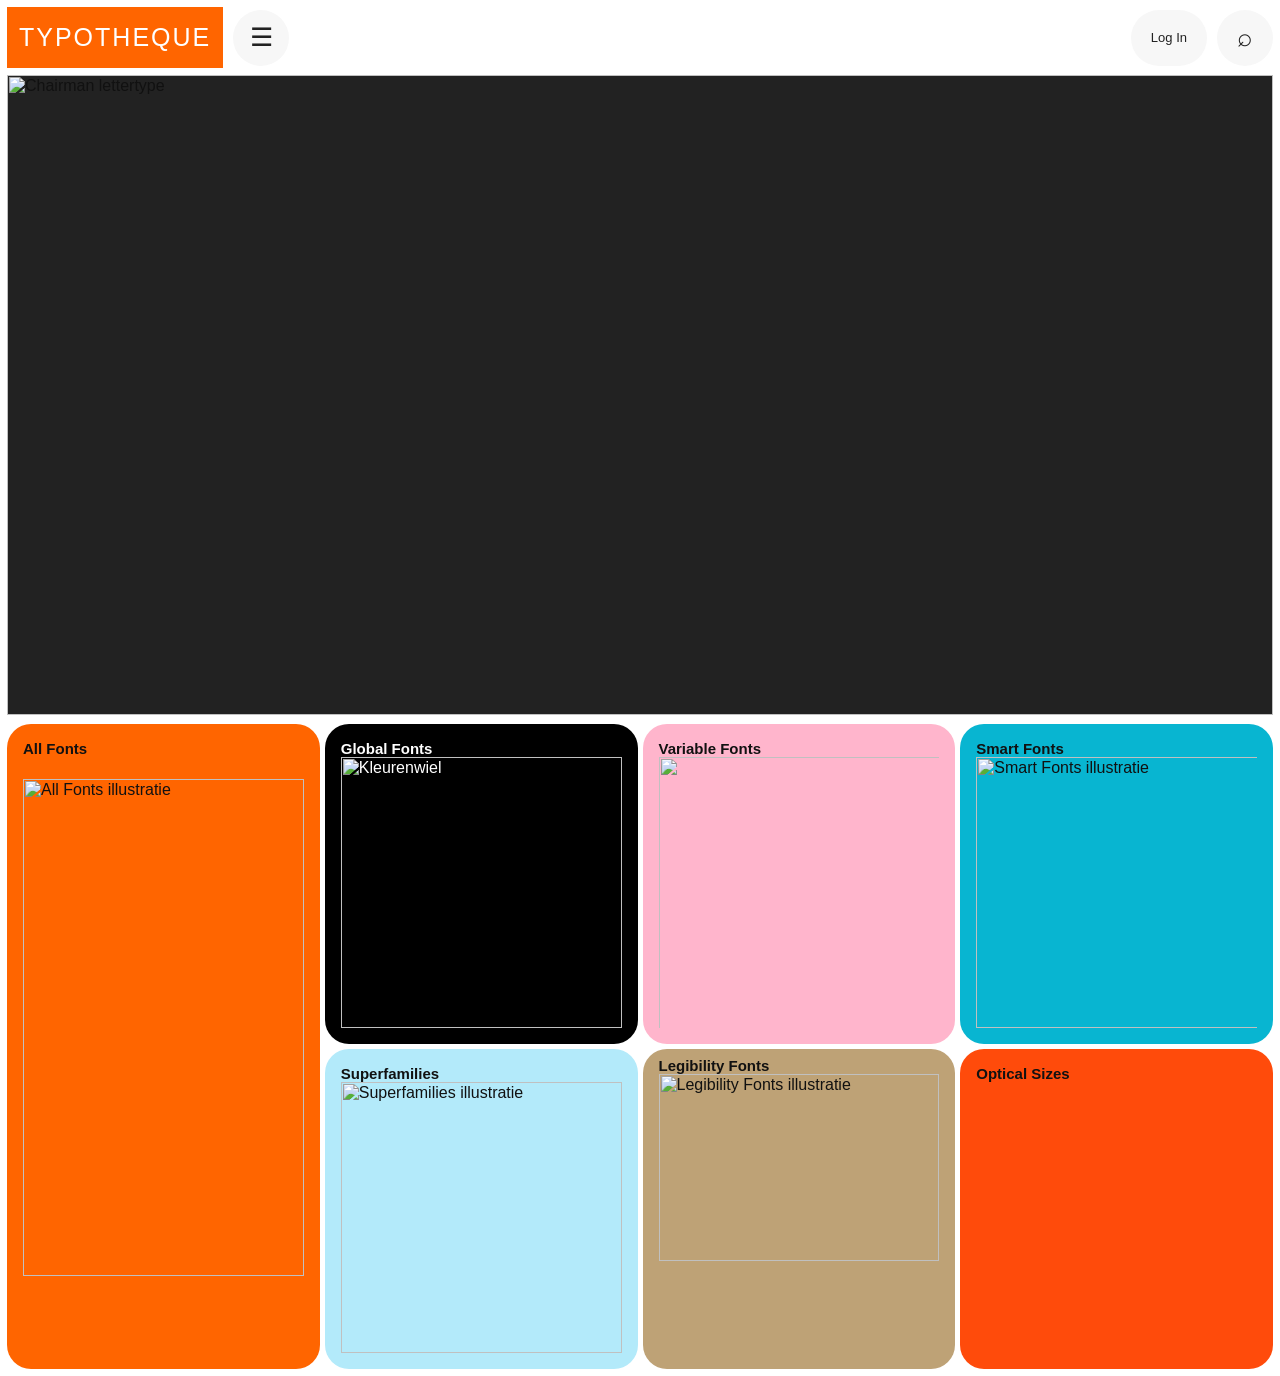
==== index.html @ aabd9d1b "Add files via upload" ====
</html>

<!DOCTYPE html>
<html lang="nl">

<head>
    <meta charset="UTF-8">
    <meta name="viewport" content="width=device-width, initial-scale=1.0">

    <title>Typotheque - Chairman</title>

    <link rel="stylesheet" href="style.css">
</head>

<body>


    <header class="navbar">
        <a href="#" class="logo">TYPOTHEQUE</a>

        <button class="menu-button" aria-label="Menu">
            ☰
        </button>

        <div class="nav-right">
            <a href="#">Log In</a>
            <button class="search-button" aria-label="Zoeken">
                ⌕
            </button>
        </div>
    </header>



    <main>

        <section class="hero">
            <img src="image/chairman.png" alt="Chairman lettertype" class="hero-image">
        </section>



        <section class="font-grid">


            <article class="font-card all-fonts">
                <h2>All Fonts</h2>

                <img src="image/Oranje groot links.png" alt="All Fonts illustratie">
            </article>



            <article class="font-card global-fonts">
                <h2>Global Fonts</h2>

                <img src="image/Zwart + regenboog.png" alt="Kleurenwiel">
            </article>



            <article class="font-card variable-fonts">
                <h2>Variable Fonts</h2>

                <img src="image/Lichtroze AAAAA.png" alt="">
            </article>


            <article class="font-card smart-fonts">
                <h2>Smart Fonts</h2>

                <img src="image/Blauwe TT.png" alt="Smart Fonts illustratie">
            </article>



            <article class="font-card superfamilies">
                <h2>Superfamilies</h2>

                <img src="image/Licht blauwe vormen.png" alt="Superfamilies illustratie">
            </article>



            <article class="font-card legibility-fonts">
                <h2>Legibility Fonts</h2>

                <img src="image/Bruine 1Ji.png" alt="Legibility Fonts illustratie">
            </article>



            <article class="font-card optical-sizes">
                <h2>Optical Sizes</h2>

                <img src="image/Oranje AAA de goede.png" alt="Optical Sizes illustratie">
            </article>

        </section>

    </main>

</body>

</html>
---- style.css ----
/* ALGEMENE INSTELLINGEN */
* {
    box-sizing: border-box;
}

body {
    margin: 0;
    padding: 0;
    font-family: Arial, Helvetica, sans-serif;
    background-color: white;
    color: #111;
}

img {
    max-width: 100%;
}



.navbar {
    width: 100%;
    min-height: 72px;
    padding: 7px;
    display: flex;
    align-items: center;
    gap: 10px;
    background-color: white;
}

.logo {
    display: inline-block;
    padding: 16px 12px;
    background-color: #ff6500;
    color: white;
    text-decoration: none;
    font-size: 25px;
    letter-spacing: 2px;
    white-space: nowrap;
}

.menu-button,
.search-button {
    border: none;
    border-radius: 50%;
    width: 56px;
    height: 56px;
    background-color: #f7f7f7;
    color: #222;
    font-size: 26px;
    cursor: pointer;
}

.nav-right {
    margin-left: auto;
    display: flex;
    align-items: center;
    gap: 10px;
}

.nav-right a {
    display: flex;
    align-items: center;
    justify-content: center;
    min-height: 56px;
    padding: 0 20px;
    border-radius: 30px;
    background-color: #f7f7f7;
    color: #222;
    text-decoration: none;
    font-size: 13px;
}



.hero {
    width: calc(100% - 14px);
    margin: 0 7px 9px;
    height: 640px;
    overflow: hidden;
    background-color: #222;
}

.hero-image {
    width: 100%;
    height: 100%;
    display: block;
    object-fit: cover;
    object-position: center;
}



.font-grid {
    display: grid;
    grid-template-columns: repeat(4, minmax(0, 1fr));
    grid-template-rows: repeat(2, 320px);
    gap: 5px;
    padding: 0 7px 7px;
}



.font-card {
    min-width: 0;
    min-height: 0;
    border-radius: 24px;
    padding: 16px;
    overflow: hidden;
    display: flex;
    flex-direction: column;
    align-items: center;
    justify-content: center;
}

.font-card h2 {
    align-self: flex-start;
    width: 100%;
    margin: 0;
    font-size: 15px;
    font-weight: 700;
}

.font-card img {
    display: block;
    width: 65%;
    height: 65%;
    margin: auto;
    object-fit: contain;
}



.all-fonts {
    grid-column: 1;
    grid-row: 1 / 3;
    background-color: #ff6500;
}

.all-fonts img {
    width: 100%;
    height: 90%;
}



.global-fonts {
    grid-column: 2;
    grid-row: 1;
    background-color: #000;
    color: white;
}

.global-fonts img {
    width: 100%;
    height: 100%;
}



.variable-fonts {
    grid-column: 3;
    grid-row: 1;
    background-color: #ffb5cc;
}

.variable-fonts img {
    width: 120%;
    height: 120%;
}



.smart-fonts {
    grid-column: 4;
    grid-row: 1;
    background-color: #08b5d1;
}

.smart-fonts img {
    width: 180%;
    height: 100%;
}


/* SUPERFAMILIES */
.superfamilies {
    grid-column: 2;
    grid-row: 2;
    background-color: #b3eafa;
}

.superfamilies img {
    width: 100%;
    height: 100%;
}


.legibility-fonts {
    grid-column: 3;
    grid-row: 2;
    background-color: #bea276;
}

.legibility-fonts img {
    width: 100%;
    min-height: 100%;
}



.optical-sizes {
    grid-column: 4;
    grid-row: 2;
    background-color: #ff4b0b;
}

.optical-sizes img {
    width: 0%;
    height: 100%;
}



@media (max-width: 900px) {
    .hero {
        height: 450px;
    }

    .font-grid {
        grid-template-columns: repeat(2, minmax(0, 1fr));
        grid-template-rows: repeat(4, 260px);
    }

    .all-fonts {
        grid-column: 1;
        grid-row: 1 / 3;
    }

    .global-fonts {
        grid-column: 2;
        grid-row: 1;
    }

    .variable-fonts {
        grid-column: 2;
        grid-row: 2;
    }

    .smart-fonts {
        grid-column: 1;
        grid-row: 3;
    }

    .superfamilies {
        grid-column: 2;
        grid-row: 3;
    }

    .legibility-fonts {
        grid-column: 1;
        grid-row: 4;
    }

    .optical-sizes {
        grid-column: 2;
        grid-row: 4;
    }
}



@media (max-width: 550px) {
    .navbar {
        min-height: 58px;
        gap: 5px;
    }

    .logo {
        font-size: 17px;
        padding: 15px 8px;
        letter-spacing: 1px;
    }

    .menu-button,
    .search-button {
        width: 42px;
        height: 42px;
        font-size: 21px;
    }

    .nav-right {
        gap: 5px;
    }

    .nav-right a {
        min-height: 42px;
        padding: 0 10px;
        font-size: 11px;
    }

    .hero {
        height: 300px;
    }

    .font-grid {
        grid-template-columns: 1fr 1fr;
        grid-template-rows: repeat(4, 190px);
        gap: 5px;
        padding: 0 5px 5px;
    }

    .font-card {
        border-radius: 15px;
        padding: 10px;
    }

    .font-card h2 {
        font-size: 12px;
    }

    .font-card img {
        max-height: 75%;
    }
}
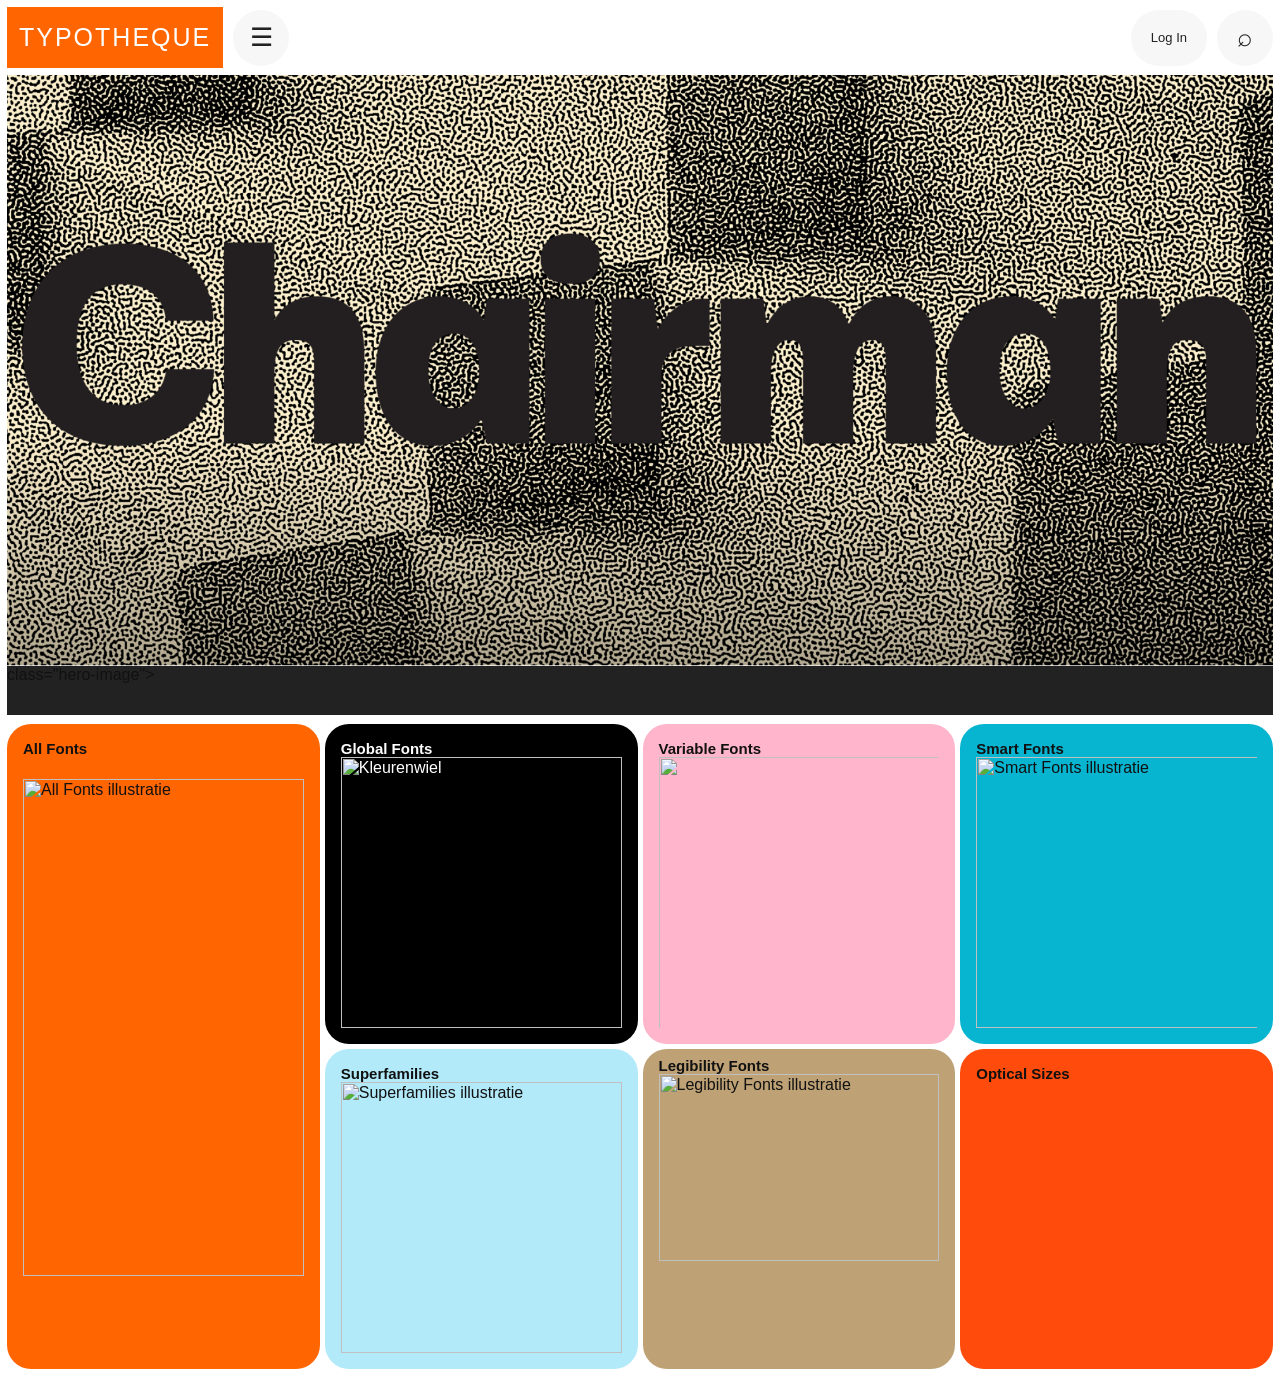
==== commit 30a19a68: "Update index.html" ====
--- a/index.html
+++ b/index.html
@@ -35,7 +35,7 @@
     <main>
 
         <section class="hero">
-            <img src="image/chairman.png" alt="Chairman lettertype" class="hero-image">
+            <img src="chairman.png" alt="Chairman">class="hero-image">
         </section>
 
 
@@ -102,4 +102,4 @@
 
 </body>
 
-</html>+</html>
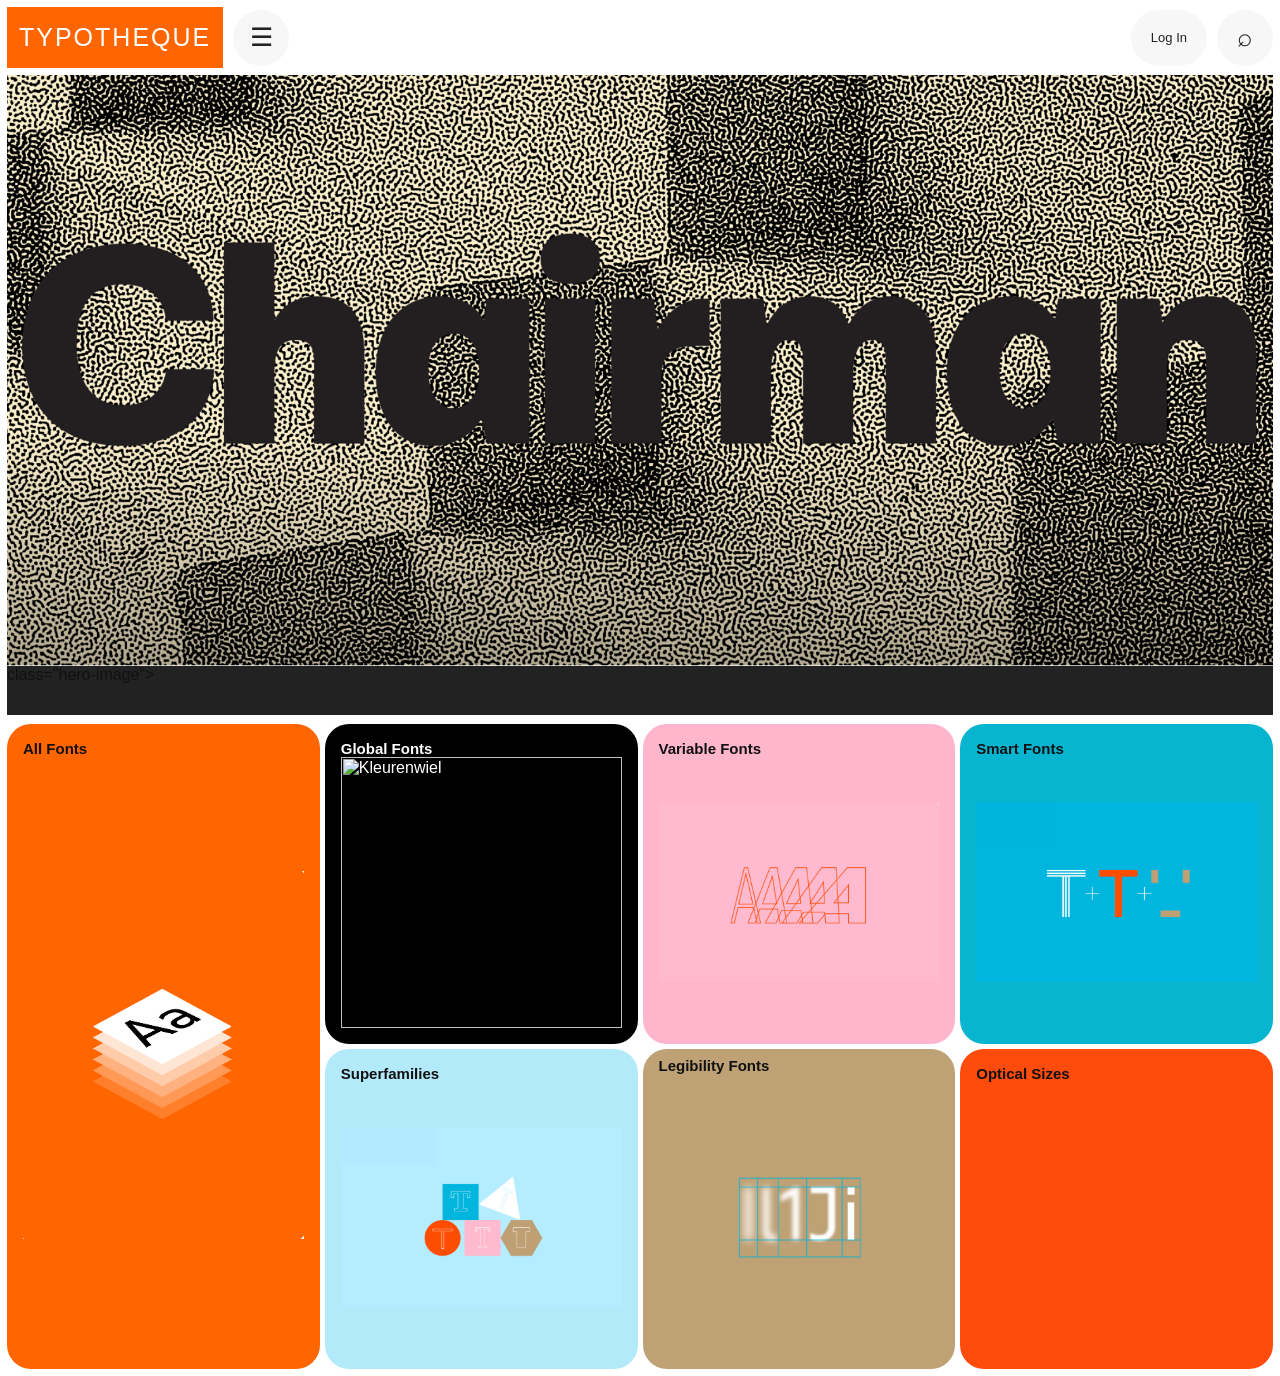
==== commit 95cc7b0c: "Update image paths in index.html" ====
--- a/index.html
+++ b/index.html
@@ -46,7 +46,7 @@
             <article class="font-card all-fonts">
                 <h2>All Fonts</h2>
 
-                <img src="image/Oranje groot links.png" alt="All Fonts illustratie">
+                <img src="Oranje groot links.png" alt="All Fonts illustratie">
             </article>
 
 
@@ -54,7 +54,7 @@
             <article class="font-card global-fonts">
                 <h2>Global Fonts</h2>
 
-                <img src="image/Zwart + regenboog.png" alt="Kleurenwiel">
+                <img src="Zwart + regenboog.png" alt="Kleurenwiel">
             </article>
 
 
@@ -62,14 +62,14 @@
             <article class="font-card variable-fonts">
                 <h2>Variable Fonts</h2>
 
-                <img src="image/Lichtroze AAAAA.png" alt="">
+                <img src="Lichtroze AAAAA.png" alt="">
             </article>
 
 
             <article class="font-card smart-fonts">
                 <h2>Smart Fonts</h2>
 
-                <img src="image/Blauwe TT.png" alt="Smart Fonts illustratie">
+                <img src="Blauwe TT.png" alt="Smart Fonts illustratie">
             </article>
 
 
@@ -77,7 +77,7 @@
             <article class="font-card superfamilies">
                 <h2>Superfamilies</h2>
 
-                <img src="image/Licht blauwe vormen.png" alt="Superfamilies illustratie">
+                <img src="Licht blauwe vormen.png" alt="Superfamilies illustratie">
             </article>
 
 
@@ -85,7 +85,7 @@
             <article class="font-card legibility-fonts">
                 <h2>Legibility Fonts</h2>
 
-                <img src="image/Bruine 1Ji.png" alt="Legibility Fonts illustratie">
+                <img src="Bruine 1Ji.png" alt="Legibility Fonts illustratie">
             </article>
 
 
@@ -93,7 +93,7 @@
             <article class="font-card optical-sizes">
                 <h2>Optical Sizes</h2>
 
-                <img src="image/Oranje AAA de goede.png" alt="Optical Sizes illustratie">
+                <img src="Oranje AAA de goede.png" alt="Optical Sizes illustratie">
             </article>
 
         </section>
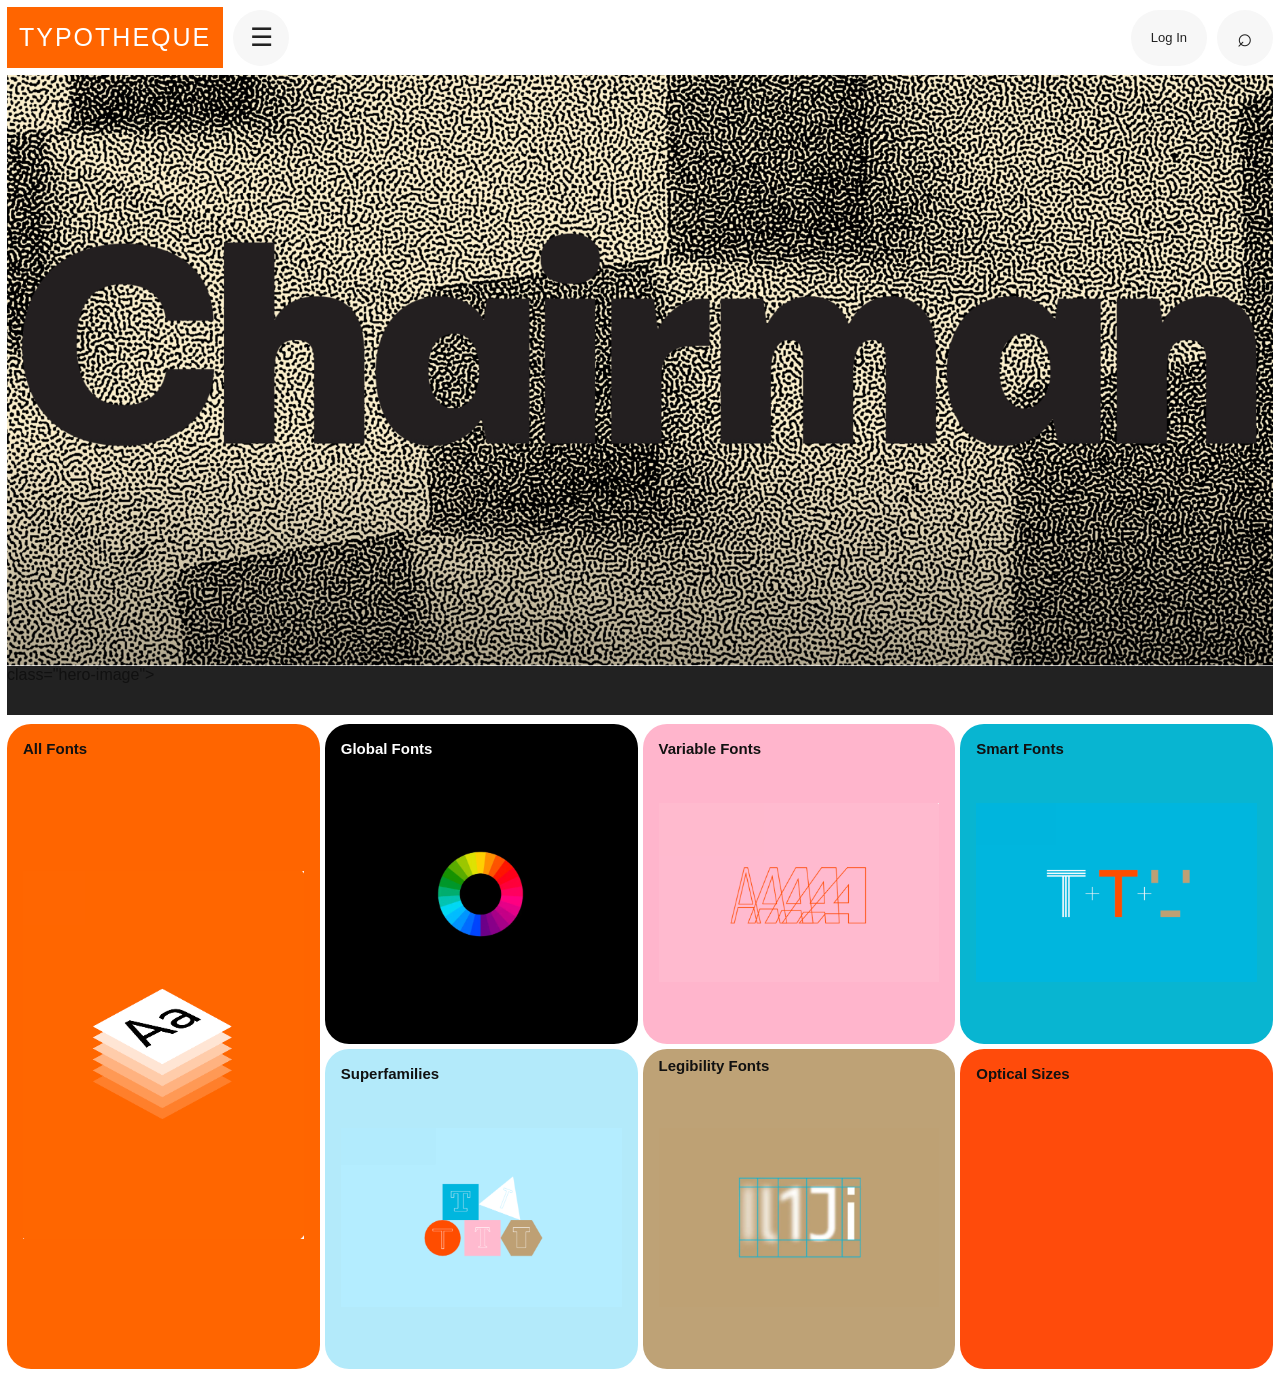
==== commit ea09664a: "Update image alt attributes for better clarity" ====
--- a/index.html
+++ b/index.html
@@ -46,7 +46,7 @@
             <article class="font-card all-fonts">
                 <h2>All Fonts</h2>
 
-                <img src="Oranje groot links.png" alt="All Fonts illustratie">
+                <img src="Oranje groot links.png" alt="Oranje afbeelding links">
             </article>
 
 
@@ -54,7 +54,7 @@
             <article class="font-card global-fonts">
                 <h2>Global Fonts</h2>
 
-                <img src="Zwart + regenboog.png" alt="Kleurenwiel">
+               <img src="Zwart + regenboog copy.png" alt="Zwart met regenboog">
             </article>
 
 
@@ -62,14 +62,14 @@
             <article class="font-card variable-fonts">
                 <h2>Variable Fonts</h2>
 
-                <img src="Lichtroze AAAAA.png" alt="">
+                <img src="Lichtroze AAAAA.png" alt="Lichtroze afbeelding">
             </article>
 
 
             <article class="font-card smart-fonts">
                 <h2>Smart Fonts</h2>
 
-                <img src="Blauwe TT.png" alt="Smart Fonts illustratie">
+               <img src="Blauwe TT.png" alt="Blauwe TT">
             </article>
 
 
@@ -77,7 +77,7 @@
             <article class="font-card superfamilies">
                 <h2>Superfamilies</h2>
 
-                <img src="Licht blauwe vormen.png" alt="Superfamilies illustratie">
+             <img src="Licht blauwe vormen.png" alt="Lichtblauwe vormen">
             </article>
 
 
@@ -85,7 +85,7 @@
             <article class="font-card legibility-fonts">
                 <h2>Legibility Fonts</h2>
 
-                <img src="Bruine 1Ji.png" alt="Legibility Fonts illustratie">
+             <img src="Bruine 1Ji.png" alt="Bruine 1Ji">
             </article>
 
 
@@ -93,7 +93,7 @@
             <article class="font-card optical-sizes">
                 <h2>Optical Sizes</h2>
 
-                <img src="Oranje AAA de goede.png" alt="Optical Sizes illustratie">
+                <img src="Oranje AAA de goede.png" alt="Oranje afbeelding">
             </article>
 
         </section>
